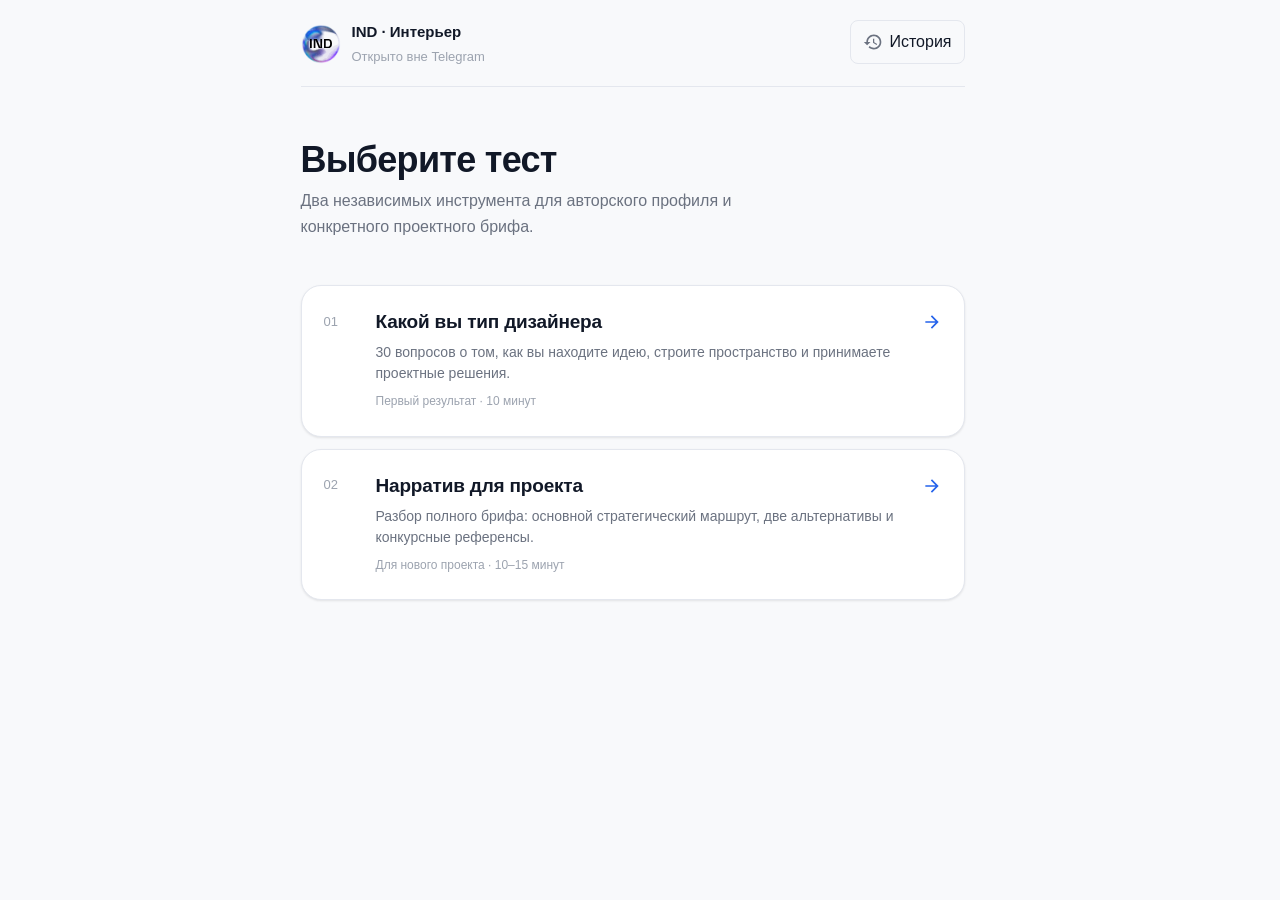
==== index.html @ 3307bfac "Put the studio wordmark on the orb The animated sphere carried no mark of whose product this is. IND" ====
<!doctype html>
<html lang="ru">
<head>
  <meta charset="utf-8">
  <meta name="viewport" content="width=device-width, initial-scale=1, viewport-fit=cover">
  <meta name="theme-color" content="#f7f7f5">
  <meta http-equiv="Cache-Control" content="no-cache, no-store, must-revalidate">
  <meta http-equiv="Pragma" content="no-cache">
  <meta http-equiv="Expires" content="0">
  <title>Нарративы интерьера</title>
  <link rel="stylesheet" href="./assets/styles.css?v=17">
  <script src="https://telegram.org/js/telegram-web-app.js"></script>
  <script src="./config.js"></script>
</head>
<body>
  <!-- Иконки: google/material-design-icons, 24dp, Apache 2.0. Спрайт инлайном —
       внешние шрифты иконок в Telegram WebView грузятся ненадёжно. -->
  <svg class="icon-sprite" aria-hidden="true" focusable="false" xmlns="http://www.w3.org/2000/svg">
    <symbol id="ic-close" viewBox="0 0 24 24"><path d="M19 6.41L17.59 5 12 10.59 6.41 5 5 6.41 10.59 12 5 17.59 6.41 19 12 13.41 17.59 19 19 17.59 13.41 12z"/></symbol>
    <symbol id="ic-arrow-forward" viewBox="0 0 24 24"><path d="M12 4l-1.41 1.41L16.17 11H4v2h12.17l-5.58 5.59L12 20l8-8z"/></symbol>
    <symbol id="ic-arrow-back" viewBox="0 0 24 24"><path d="M20 11H7.83l5.59-5.59L12 4l-8 8 8 8 1.41-1.41L7.83 13H20v-2z"/></symbol>
    <symbol id="ic-history" viewBox="0 0 24 24"><path d="M13 3c-4.97 0-9 4.03-9 9H1l3.89 3.89.07.14L9 12H6c0-3.87 3.13-7 7-7s7 3.13 7 7-3.13 7-7 7c-1.93 0-3.68-.79-4.94-2.06l-1.42 1.42C8.27 19.99 10.51 21 13 21c4.97 0 9-4.03 9-9s-4.03-9-9-9zm-1 5v5l4.28 2.54.72-1.21-3.5-2.08V8H12z"/></symbol>
    <symbol id="ic-expand-more" viewBox="0 0 24 24"><path d="M16.59 8.59L12 13.17 7.41 8.59 6 10l6 6 6-6z"/></symbol>
    <!-- Вордмарк студии. Один путь, fill наследуется от currentColor,
         чтобы цвет задавался стилями, а не был вшит в графику. -->
    <symbol id="ind-wordmark" viewBox="0 0 164 68"><path d="M104.501 0V68H130.856C137.032 68 142.384 67.5802 146.09 66.321C158.442 62.1235 164 51.8395 164 33.1605C164 15.7407 158.442 5.66667 146.296 1.67901C142.384 0.419753 136.826 0 130.856 0H104.501ZM150.207 33.3704C150.207 47.0123 146.708 53.5185 140.532 56.037C137.444 57.2963 133.738 57.5062 129.827 57.5062H117.265V10.4938H129.827C133.738 10.4938 137.444 10.7037 140.532 11.963C146.708 14.4815 150.207 20.5679 150.207 33.3704ZM65.6015 68L40.3491 5.03704V68H27.7914V0H52.0832L77.3357 62.7531V0H89.8933V68H65.6015ZM13.1752 68H0V0H13.1752V68Z"/></symbol>
  </svg>

  <main class="shell">
    <header class="topbar">
      <div class="brand">
        <!-- Анимированное лого: WebP с альфой (чёрный фон ролика выбит по
             яркости, кроп ровно по сфере). Обычный <img> — не video: не зависит
             от политик автоплея в Telegram WebView. -->
        <button class="brand-home" id="brand-home" type="button" aria-label="На главный экран" title="На главный экран">
          <img class="brand-logo" src="./assets/logo-orb.webp?v=5" width="40" height="40" alt="" aria-hidden="true">
          <svg class="brand-wordmark" viewBox="0 0 164 68" aria-hidden="true"><use href="#ind-wordmark"></use></svg>
        </button>
        <div>
          <p class="product-name">IND · Интерьер</p>
          <p class="user-line" id="user-line">Загрузка профиля…</p>
        </div>
      </div>
      <button class="history-button" id="history-button" type="button" data-mode="history">
        <svg class="ic" aria-hidden="true"><use href="#ic-history"></use></svg>
        <span class="history-button-label">История</span>
      </button>
    </header>

    <section class="screen" id="screen-start">
      <div class="intro" aria-labelledby="page-title">
        <h1 id="page-title">Выберите тест</h1>
        <p>Два независимых инструмента для авторского профиля и конкретного проектного брифа.</p>
      </div>

      <div class="test-list" aria-label="Доступные тесты">
        <button class="test-card" data-test="designer-profile" type="button">
          <span class="test-number">01</span>
          <span class="test-content">
            <strong class="test-title">Какой вы тип дизайнера</strong>
            <span>30 вопросов о том, как вы находите идею, строите пространство и принимаете проектные решения.</span>
            <span class="test-meta">Первый результат · 10 минут</span>
          </span>
          <span class="arrow"><svg class="ic" aria-hidden="true"><use href="#ic-arrow-forward"></use></svg></span>
        </button>

        <button class="test-card" data-test="project-narrative" type="button">
          <span class="test-number">02</span>
          <span class="test-content">
            <strong class="test-title">Нарратив для проекта</strong>
            <span>Разбор полного брифа: основной стратегический маршрут, две альтернативы и конкурсные референсы.</span>
            <span class="test-meta">Для нового проекта · 10–15 минут</span>
          </span>
          <span class="arrow"><svg class="ic" aria-hidden="true"><use href="#ic-arrow-forward"></use></svg></span>
        </button>
      </div>

      <p class="status" id="status" role="status" aria-live="polite"></p>
    </section>

    <section class="screen" id="screen-project" hidden>
      <div class="panel-header">
        <h2>Новый проект</h2>
        <p>Заполните информацию о проекте — её можно будет скорректировать позже.</p>
      </div>
      <form id="project-form" class="form" novalidate>
        <label class="field">
          <span>Код или условное название проекта</span>
          <input type="text" id="project-code" name="code_name" maxlength="120" required placeholder="Например: Проект А1">
        </label>
        <label class="field">
          <span>Тип объекта</span>
          <select id="project-object-type" name="object_type">
            <option value="office">Офис</option>
            <option value="restaurant">Ресторан / кафе</option>
            <option value="hotel">Отель</option>
            <option value="residential-common">МОП жилого комплекса</option>
            <option value="airport">Аэропорт</option>
            <option value="museum">Музей</option>
            <option value="other">Другое</option>
          </select>
        </label>
        <label class="field">
          <span>Площадь, м² (не обязательно)</span>
          <input type="number" id="project-area" name="area_m2" min="0" max="1000000" step="1" placeholder="850">
        </label>
        <div class="form-actions">
          <button type="button" class="btn-ghost" id="project-cancel">Назад</button>
          <button type="submit" class="btn-primary">Начать тест</button>
        </div>
      </form>
      <p class="status" id="project-status" role="status" aria-live="polite"></p>
    </section>

    <section class="screen" id="screen-question" hidden>
      <div class="progress-row">
        <span id="q-counter">Вопрос 1 из 30</span>
        <span id="q-percent">0%</span>
      </div>
      <div class="progress-track"><div class="progress-fill" id="progress-fill"></div></div>

      <h2 class="q-text" id="q-text"></h2>
      <p class="q-hint" id="q-hint" hidden>Можно выбрать несколько вариантов</p>

      <div class="options" id="options-list"></div>

      <div class="quiz-actions">
        <!-- На первом вопросе превращается в «Закрыть тест» (см. renderQuestion). -->
        <button type="button" class="btn-ghost btn-with-icon" id="btn-back" data-mode="back">
          <svg class="ic" aria-hidden="true"><use href="#ic-arrow-back"></use></svg>
          <span id="btn-back-label">Назад</span>
        </button>
        <!-- «Не знаю» вынесен из списка вариантов сюда: в списке он занимал
             место наравне с содержательными ответами и оттягивал внимание. -->
        <button type="button" class="btn-ghost btn-with-icon btn-dunno" id="btn-dunno" hidden>
          <span>Ещё не знаю</span>
          <svg class="ic" aria-hidden="true"><use href="#ic-arrow-forward"></use></svg>
        </button>
        <button type="button" class="btn-primary" id="btn-next" hidden>Далее</button>
      </div>
      <!-- Сообщение о несохранённом ответе — под кнопками. В самом ряду оно
           раздвигало кнопки и переносило их подписи. -->
      <p class="save-note" id="save-indicator" role="status" aria-live="polite"></p>
    </section>

    <section class="screen" id="screen-results" hidden>
      <p class="result-kicker" id="result-kicker">Основной нарратив</p>

      <div class="result-card" id="result-card">
        <h2 id="result-name"></h2>
        <p class="result-subtitle" id="result-subtitle"></p>
        <div class="result-image" id="result-image-wrap" hidden><img id="result-image" src="" alt=""></div>
        <p class="fit-label" id="fit-label">Совпадение с архетипом</p>
        <div class="fit-row">
          <div class="fit-bar-track"><div class="fit-bar-fill" id="fit-bar"></div></div>
          <span id="fit-percent"></span>
        </div>
        <p class="confidence-line" id="confidence-line"></p>
        <p class="result-text" id="result-text"></p>
        <div class="result-detail" id="result-detail"></div>
      </div>

      <div class="wheel-section" id="wheel-section" hidden>
        <h3 id="wheel-title">Профиль дизайнерского мышления</h3>
        <svg id="wheel-svg" viewBox="0 0 440 440" xmlns="http://www.w3.org/2000/svg"></svg>
      </div>

      <div class="summary-section" id="summary-section" hidden></div>

      <div class="ranked-section">
        <h3 id="ranked-title">Все архетипы</h3>
        <div id="ranked-list"></div>
      </div>

      <div class="result-actions">
        <button type="button" class="btn-ghost" id="btn-restart">На главный экран</button>
      </div>
    </section>

    <section class="screen" id="screen-history" hidden>
      <div class="panel-header">
        <h2>История прохождений</h2>
      </div>
      <div class="history-list" id="history-list"></div>
    </section>
  </main>

  <script type="module" src="./assets/app.js?v=17"></script>
</body>
</html>
---- assets/styles.css ----
*, *::before, *::after { box-sizing: border-box; margin: 0; padding: 0; }

:root {
  color-scheme: light;
  --bg: #F8F9FB;
  --surface: #FFFFFF;
  --border: #E4E7EE;
  --text-primary: #111827;
  --text-secondary: #6B7280;
  --text-muted: #9CA3AF;
  --accent: #2563EB;
  --accent-light: #EFF6FF;
  --accent-hover: #1D4ED8;
  --radius-sm: 8px;
  --radius-md: 14px;
  --radius-lg: 20px;
  --shadow-sm: 0 1px 3px rgba(0,0,0,.06), 0 1px 2px rgba(0,0,0,.04);
  --shadow-md: 0 4px 16px rgba(0,0,0,.08), 0 2px 6px rgba(0,0,0,.04);
  font-family: 'Inter', -apple-system, BlinkMacSystemFont, 'Segoe UI', sans-serif;
}

/* scrollbar-gutter: место под полосу прокрутки резервируется всегда. Без этого
   длинный экран результата получает полосу, короткий (история, старт) — нет, и
   весь интерфейс вместе с кнопкой «закрыть» прыгает на ширину полосы. */
html { background: var(--bg); scroll-behavior: smooth; scrollbar-gutter: stable; }

body {
  margin: 0;
  min-width: 320px;
  min-height: 100vh;
  background: var(--bg);
  color: var(--text-primary);
  line-height: 1.6;
  -webkit-font-smoothing: antialiased;
}

button { font: inherit; }

/* Атрибут hidden обязан выигрывать у любого авторского display. Без этого
   `display: inline-flex` у .btn-with-icon перебивал его, и кнопка пропуска
   висела на экране даже там, где такого варианта ответа нет вообще. */
[hidden] { display: none !important; }

/* ── Иконки (google/material-design-icons) ── */

.icon-sprite { display: none; }

.ic {
  width: 20px;
  height: 20px;
  flex: none;
  fill: currentColor;
  display: block;
}

.shell {
  width: min(100%, 720px);
  margin: 0 auto;
  padding: max(20px, env(safe-area-inset-top)) 24px max(28px, env(safe-area-inset-bottom));
}

/* ── Topbar ── */

.topbar {
  display: flex;
  align-items: flex-start;
  justify-content: space-between;
  gap: 16px;
  padding-bottom: 18px;
  border-bottom: 1px solid var(--border);
}

.product-name,
.user-line,
.intro p,
.status { margin: 0; }

.brand { display: flex; align-items: center; gap: 11px; min-width: 0; }

/* Никакого оформления у кнопки: ни фона, ни рамки, ни обводки фокуса, ни
   тап-хайлайта webview — только сам шар. Реакция на наведение и фокус —
   размером, не прямоугольниками. */
.brand-home {
  appearance: none;
  padding: 0;
  border: 0;
  background: none;
  cursor: pointer;
  flex: none;
  /* Шар и вордмарк — один знак: буквы лежат поверх шара, обе клетки грида
     занимают одну и ту же ячейку, поэтому знак не занимает лишней высоты и
     увеличивается при наведении целиком. */
  display: grid;
  place-items: center;
  line-height: 0;
  -webkit-tap-highlight-color: transparent;
  transition: transform .18s ease;
}

.brand-logo,
.brand-wordmark { grid-area: 1 / 1; }

/* Буквы поверх шара, по его центру. Ширина — чуть больше половины шара:
   так знак читается и не залезает на светлый край, где контраст падает. */
.brand-wordmark {
  width: 22px;
  height: auto;
  display: block;
  fill: #000;
  position: relative;
  z-index: 1;
  /* Шар живой и проходит через тёмно-фиолетовую фазу, где чёрные буквы
     пропадают. Ореол в полпикселя не виден на светлых кадрах и держит контур
     на тёмных — дешевле, чем менять цвет знака. */
  filter: drop-shadow(0 0 1.5px rgba(255, 255, 255, .8));
}
.brand-home:hover,
.brand-home:focus-visible { transform: scale(1.08); }
.brand-home:focus,
.brand-home:focus-visible { outline: none; }
.brand-home:active { transform: scale(1); }

.brand-logo {
  width: 40px;
  height: 40px;
  flex: none;
  display: block;
  /* Медленное вращение прячет стык петли: ролик не зациклен, играется
     пинг-понгом, и на развороте движение внутри сферы заметно без него. */
  animation: orb-spin 42s linear infinite;
  /* Ролик снят на чёрном: остатки тёмной каймы по краю гасим лёгкой растушёвкой. */
  -webkit-mask-image: radial-gradient(circle at 50% 50%, #000 68%, transparent 99%);
  mask-image: radial-gradient(circle at 50% 50%, #000 68%, transparent 99%);
}

/* Вращение не выключается при prefers-reduced-motion: сама анимированная WebP
   всё равно играет (браузеры её не останавливают), а без вращения возвращается
   тот самый видимый стык петли. Один оборот за 42 секунды — движение на грани
   заметности, вестибулярного риска тут нет. */
@keyframes orb-spin { to { transform: rotate(360deg); } }

.product-name { font-size: 15px; font-weight: 650; }
.user-line { margin-top: 3px; color: var(--text-muted); font-size: 13px; }

.history-button {
  display: inline-flex;
  align-items: center;
  gap: 6px;
  padding: 8px 12px;
  border: 1.5px solid var(--border);
  border-radius: var(--radius-sm);
  background: transparent;
  color: var(--text-primary);
  cursor: pointer;
  transition: border-color .15s, background-color .15s;
}
.history-button:hover { border-color: var(--accent); background: var(--accent-light); }
.history-button .ic { color: var(--text-secondary); }
.history-button:hover .ic { color: var(--accent); }

/* Режим «закрыть» — на истории и на открытом результате кнопка становится
   крестиком: выход очевиден, и не выглядит как вход в тот же раздел. */
.history-button[data-mode="close"] {
  padding: 8px;
  border-radius: 50%;
}
.history-button[data-mode="close"] .history-button-label { display: none; }

.history-button:focus-visible,
.test-card:focus-visible { outline: 3px solid color-mix(in srgb, var(--accent) 36%, transparent); outline-offset: 2px; }

/* ── Intro / test list ── */

.intro { padding: 30px 0 22px; }

.intro h1 {
  margin: 0 0 8px;
  font-size: clamp(26px, 7vw, 36px);
  line-height: 1.15;
  letter-spacing: -0.02em;
  font-weight: 700;
}

.intro p { max-width: 520px; color: var(--text-secondary); font-size: 16px; line-height: 1.6; }

.test-list { display: grid; gap: 12px; margin-top: 24px; }

.test-card {
  width: 100%;
  display: grid;
  grid-template-columns: 34px 1fr 24px;
  gap: 12px;
  align-items: start;
  padding: 20px 18px;
  border: 1px solid var(--border);
  border-radius: var(--radius-lg);
  background: var(--surface);
  color: var(--text-primary);
  text-align: left;
  cursor: pointer;
  box-shadow: var(--shadow-sm);
  transition: border-color 150ms ease, box-shadow 150ms ease;
}

.test-card:hover { border-color: var(--accent); box-shadow: var(--shadow-md); }
.test-card:active { transform: scale(.995); }

/* Номер, заголовок и стрелка держатся на одной линии: у боковых колонок высота
   строки ровно как у первой строки заголовка (--title-line), содержимое по её
   центру. Раньше стрелка центрировалась по всей карточке и уезжала вниз. */
.test-card { --title-line: 24px; }

.test-number {
  display: flex;
  align-items: center;
  height: var(--title-line);
  color: var(--text-muted);
  font-size: 13px;
  font-variant-numeric: tabular-nums;
}
.test-content { display: grid; gap: 8px; }
.test-title { font-size: 19px; line-height: var(--title-line); font-weight: 650; letter-spacing: -0.01em; }
.test-content > span:not(.test-meta) { color: var(--text-secondary); font-size: 14px; line-height: 1.5; }
.test-meta { color: var(--text-muted); font-size: 12px; }
.arrow {
  display: flex;
  align-items: center;
  justify-content: flex-end;
  height: var(--title-line);
  color: var(--accent);
}

.status { min-height: 22px; padding-top: 16px; color: var(--text-muted); font-size: 13px; }

/* Текст ошибки — читаемый абзац, а не сноска: человеку по нему решать,
   ждать или писать людям. Кнопка повтора идёт отдельной строкой. */
.error-text { display: block; color: var(--text-secondary); font-size: 14px; line-height: 1.55; }
.btn-retry { margin-top: 12px; padding: 11px 18px; font-size: 14px; }

/* ── Общие элементы (форма, кнопки) ── */

.screen { padding-top: 22px; }

.panel-header { padding-bottom: 18px; }
.panel-header h2 { margin: 0 0 6px; font-size: 24px; font-weight: 700; letter-spacing: -0.02em; }
.panel-header p { margin: 0; color: var(--text-secondary); font-size: 14px; line-height: 1.5; }

.form { display: grid; gap: 18px; padding-top: 4px; }
.field { display: grid; gap: 8px; font-size: 14px; color: var(--text-secondary); font-weight: 500; }
.field input,
.field select {
  font: inherit;
  font-size: 15px;
  padding: 12px 16px;
  border: 1.5px solid var(--border);
  border-radius: var(--radius-sm);
  background: var(--bg);
  color: var(--text-primary);
  outline: none;
  transition: border-color .15s;
}
.field input:focus,
.field select:focus { border-color: var(--accent); }

.form-actions,
.quiz-actions,
.result-actions {
  display: flex;
  align-items: center;
  justify-content: space-between;
  gap: 12px;
  padding-top: 8px;
}

.quiz-actions { padding-top: 20px; gap: 10px; }
.quiz-actions .btn-ghost,
.quiz-actions .btn-primary { white-space: nowrap; }

/* Самый тесный случай — первый вопрос одиночного типа: «Закрыть тест» и
   «Ещё не знаю» вместе шире 360-пиксельного экрана. Подписи там сокращать
   нельзя, поэтому ужимаем поля самих кнопок. */
@media (max-width: 380px) {
  .quiz-actions .btn-ghost { padding-left: 12px; padding-right: 12px; font-size: 14px; }
  .quiz-actions #btn-back { padding-left: 10px; }
  .quiz-actions #btn-dunno { padding-right: 10px; }
  .quiz-actions .btn-with-icon { gap: 6px; }
}

.btn-primary,
.btn-ghost {
  font: inherit;
  font-size: 15px;
  font-weight: 600;
  padding: 14px 22px;
  border-radius: var(--radius-sm);
  cursor: pointer;
  border: none;
  transition: background .15s, border-color .15s, color .15s, transform .1s;
}
.btn-primary { background: var(--accent); color: #fff; }
.btn-primary:hover { background: var(--accent-hover); }
.btn-primary:active { transform: scale(.98); }
.btn-primary:disabled { opacity: 0.5; cursor: default; transform: none; }

.btn-with-icon { display: inline-flex; align-items: center; gap: 8px; }
.btn-with-icon .ic { width: 18px; height: 18px; }

.btn-ghost { background: transparent; border: 1.5px solid var(--border); color: var(--accent); }
.btn-ghost:hover { border-color: var(--accent); background: var(--accent-light); color: var(--text-primary); }

/* ── Экран вопроса ── */

.progress-row {
  display: flex;
  justify-content: space-between;
  font-size: 13px;
  font-weight: 500;
  color: var(--text-muted);
  font-variant-numeric: tabular-nums;
}
.progress-row #q-counter { color: var(--text-secondary); }

.progress-track {
  margin: 10px 0 24px;
  height: 4px;
  border-radius: 2px;
  background: var(--border);
  overflow: hidden;
}
.progress-fill { height: 100%; background: var(--accent); border-radius: inherit; transition: width 350ms ease; }

.question-card {
  background: var(--surface);
  border: 1px solid var(--border);
  border-radius: var(--radius-lg);
  padding: 32px 28px 28px;
  margin: 22px 0;
  box-shadow: var(--shadow-sm);
}

.q-text {
  margin: 0 0 18px;
  font-size: clamp(18px, 4.5vw, 20px);
  line-height: 1.45;
  font-weight: 650;
  letter-spacing: -0.005em;
  color: var(--text-primary);
}

.q-hint { margin: -8px 0 18px; font-size: 13px; color: var(--text-muted); }

.options { display: grid; gap: 12px; }

.option-btn {
  display: flex;
  align-items: center;
  gap: 14px;
  width: 100%;
  text-align: left;
  font: inherit;
  padding: 18px 20px;
  border: 1.5px solid var(--border);
  border-radius: var(--radius-md);
  background: var(--bg);
  color: var(--text-primary);
  line-height: 1.5;
  cursor: pointer;
  transition: border-color 150ms ease, background-color 150ms ease, transform .1s;
}
.option-btn:hover:not(:disabled) { border-color: var(--accent); background: var(--accent-light); }
.option-btn:active:not(:disabled) { transform: scale(.99); }
.option-btn:disabled { cursor: default; }
.option-btn.chosen { border-color: var(--accent); background: var(--accent-light); }
.option-btn.dunno { color: var(--text-muted); font-style: italic; border-style: dashed; }

.save-note { margin-top: 12px; min-height: 18px; font-size: 13px; line-height: 1.45;
  color: var(--text-secondary); text-align: center; }

/* «Ещё не знаю» — приглушённая кнопка того же роста, что «Назад»: это выход
   из вопроса, а не ответ, и притягивать взгляд ей незачем. */
.btn-dunno { color: var(--text-secondary); }
.btn-dunno:hover { border-color: var(--text-muted); background: transparent; color: var(--text-primary); }
.btn-dunno .ic { color: var(--text-muted); }

/* Иконка съедает воздух со своей стороны — паддинги подрезаны, чтобы пара
   «стрелка + текст» стояла оптически по центру кнопки. */
#btn-back { padding-left: 15px; padding-right: 20px; }
#btn-dunno { padding-left: 20px; padding-right: 15px; }

/* ── Результат: карточка ведущего нарратива ── */

.result-kicker { color: var(--arch-color, var(--accent)); font-size: 11px; font-weight: 650; letter-spacing: .1em; text-transform: uppercase; margin: 0 0 12px; text-align: center; }

.result-card {
  padding: 32px 28px;
  border: 1px solid var(--border);
  border-radius: var(--radius-lg);
  background: var(--surface);
  box-shadow: var(--shadow-md);
  position: relative;
  overflow: hidden;
}
.result-card::before {
  content: '';
  position: absolute;
  top: 0; left: 0; right: 0;
  height: 4px;
  background: var(--arch-color, var(--accent));
}
.result-card h2 { margin: 0 0 4px; font-size: clamp(20px, 4vw, 26px); font-weight: 700; letter-spacing: -0.01em; }
.result-subtitle { margin: 0 0 18px; color: var(--text-muted); font-size: 14px; }

.result-image {
  width: 100%;
  aspect-ratio: 16 / 9;
  margin: 4px 0 20px;
  border-radius: var(--radius-sm);
  overflow: hidden;
  background: var(--bg);
  border: 1px solid var(--border);
}
.result-image img { width: 100%; height: 100%; display: block; object-fit: cover; object-position: center; }

.fit-row { display: flex; align-items: center; gap: 10px; }
.fit-bar-track { flex: 1; height: 6px; border-radius: 3px; background: var(--border); overflow: hidden; }
.fit-bar-fill { height: 100%; border-radius: inherit; background: var(--arch-color, var(--accent)); transition: width .5s ease; }
.fit-row span { font-size: 13px; font-weight: 600; font-variant-numeric: tabular-nums; color: var(--text-secondary); min-width: 38px; text-align: right; }

.fit-label { margin: 18px 0 7px; font-size: 12px; color: var(--text-muted); }
.confidence-line { margin: 10px 0 0; font-size: 12px; line-height: 1.5; color: var(--text-muted); }

.result-text { margin: 20px 0; font-size: 15px; line-height: 1.7; color: var(--text-secondary); }

.result-detail { display: grid; gap: 16px; margin-bottom: 20px; padding-top: 16px; border-top: 1px solid var(--border); }
.result-detail h3 { margin: 0 0 6px; font-size: 13px; letter-spacing: .04em; text-transform: uppercase; color: var(--text-muted); font-weight: 650; }
.result-detail p { margin: 0; font-size: 14px; line-height: 1.65; color: var(--text-secondary); }
.strength-tag {
  display: inline-block;
  margin: 0 6px 6px 0;
  padding: 5px 12px;
  border-radius: 999px;
  background: var(--bg);
  border: 1px solid var(--border);
  font-size: 13px;
  color: var(--text-secondary);
}
.blindspot-block {
  padding: 14px 16px;
  background: #FEF2F2;
  border: 1px solid #FCA5A5;
  border-radius: var(--radius-sm);
  font-size: 13px;
  color: #9F1239;
  line-height: 1.55;
}
.blindspot-block strong { color: #BE123C; }

/* ── Колесо профиля ── */

.wheel-section {
  background: var(--surface);
  border: 1px solid var(--border);
  border-radius: var(--radius-lg);
  padding: 28px;
  margin: 20px 0;
  box-shadow: var(--shadow-sm);
  text-align: center;
}
.wheel-section h3 { font-size: 16px; font-weight: 650; margin-bottom: 20px; color: var(--text-primary); }
#wheel-svg { max-width: 100%; height: auto; }

/* ── Саммари: топ-чипы + совет по нижним ── */

.summary-section {
  background: var(--surface);
  border: 1px solid var(--border);
  border-radius: var(--radius-lg);
  padding: 26px 28px;
  margin: 20px 0;
  box-shadow: var(--shadow-sm);
}
.summary-section h3 { font-size: 15px; font-weight: 650; margin-bottom: 14px; }
.summary-palette { display: flex; gap: 8px; flex-wrap: wrap; margin-bottom: 14px; }
.palette-chip {
  display: flex; align-items: center; gap: 6px;
  padding: 5px 12px; border-radius: 999px;
  font-size: 13px; font-weight: 500;
  background: var(--bg); border: 1.5px solid var(--border);
}
.palette-chip .dot { width: 8px; height: 8px; border-radius: 50%; flex-shrink: 0; }
.summary-text { font-size: 14px; line-height: 1.7; color: var(--text-secondary); }
.summary-text p { margin-bottom: 10px; }
.summary-text p:last-child { margin-bottom: 0; }
.summary-advice {
  margin-top: 14px; padding: 14px 16px;
  background: #F0FDF4; border: 1px solid #BBF7D0;
  border-radius: var(--radius-sm);
  font-size: 13px; color: #166534; line-height: 1.6;
}
.summary-advice p { margin: 0 0 8px; }
.summary-advice p:last-child { margin: 0; }

/* ── Полный ранжированный список ── */

.ranked-section { margin: 20px 0; }
.ranked-section h3 { font-size: 16px; font-weight: 650; margin-bottom: 14px; }

.archetype-card {
  background: var(--surface);
  border: 1px solid var(--border);
  border-radius: var(--radius-md);
  padding: 18px;
  margin-bottom: 10px;
  box-shadow: var(--shadow-sm);
  cursor: pointer;
  transition: border-color .15s;
}
.archetype-card:hover { border-color: var(--card-color, var(--border)); }
.archetype-card.expanded .card-body { display: block; }

.card-header { display: flex; align-items: center; gap: 14px; }
.card-rank { font-size: 11px; font-weight: 700; color: var(--text-muted); width: 20px; flex-shrink: 0; text-align: center; }
.card-color-dot { width: 10px; height: 10px; border-radius: 50%; flex-shrink: 0; }
.card-name { flex: 1; min-width: 0; }
.card-name strong { font-size: 15px; font-weight: 650; display: block; }
.card-name span { font-size: 12px; color: var(--text-muted); }
.card-score-area { display: flex; align-items: center; gap: 10px; flex-shrink: 0; }
.score-bar-wrap { width: 72px; height: 6px; background: var(--border); border-radius: 3px; overflow: hidden; }
.score-bar-fill { height: 100%; border-radius: 3px; }
.score-num { font-size: 13px; font-weight: 650; color: var(--text-secondary); min-width: 32px; text-align: right; }
.card-chevron {
  color: var(--text-muted);
  flex-shrink: 0;
  width: 26px;
  height: 26px;
  border-radius: 50%;
  background: var(--bg);
  display: flex;
  align-items: center;
  justify-content: center;
  transition: transform .2s, background .15s, color .15s;
}
.archetype-card:hover .card-chevron { background: var(--border); color: var(--text-secondary); }
.archetype-card.expanded .card-chevron { transform: rotate(180deg); }

.card-body { display: none; margin-top: 14px; padding-top: 14px; border-top: 1px solid var(--border); }
.card-body p { font-size: 14px; line-height: 1.65; color: var(--text-secondary); margin-bottom: 10px; }
.card-body p:last-child { margin-bottom: 0; }
.mini-strengths { display: flex; flex-wrap: wrap; gap: 6px; margin-top: 8px; }
.mini-tag { padding: 3px 10px; background: var(--bg); border: 1px solid var(--border); border-radius: 999px; font-size: 12px; color: var(--text-secondary); }

/* ── История ── */

.history-list { display: grid; gap: 10px; padding-top: 4px; }
.history-item {
  padding: 16px 18px;
  border: 1px solid var(--border);
  border-radius: var(--radius-md);
  background: var(--surface);
  box-shadow: var(--shadow-sm);
  cursor: pointer;
  transition: border-color .15s;
}
.history-item:hover { border-color: var(--accent); }
.history-item .h-top { display: flex; justify-content: space-between; font-size: 13px; color: var(--text-muted); }
.history-item strong { display: block; margin-top: 4px; font-size: 15px; }

@media (min-width: 620px) {
  .shell { padding-inline: 28px; }
  .test-card { grid-template-columns: 40px 1fr 24px; padding: 24px 22px; }
}

@media (max-width: 540px) {
  .question-card { padding: 24px 20px 20px; }
  .result-card { padding: 24px 20px; }
  .wheel-section { padding: 24px 16px; }
  .summary-section { padding: 22px 20px; }
  .score-bar-wrap { width: 52px; }
}

@media (prefers-reduced-motion: reduce) {
  * { transition: none !important; }
}
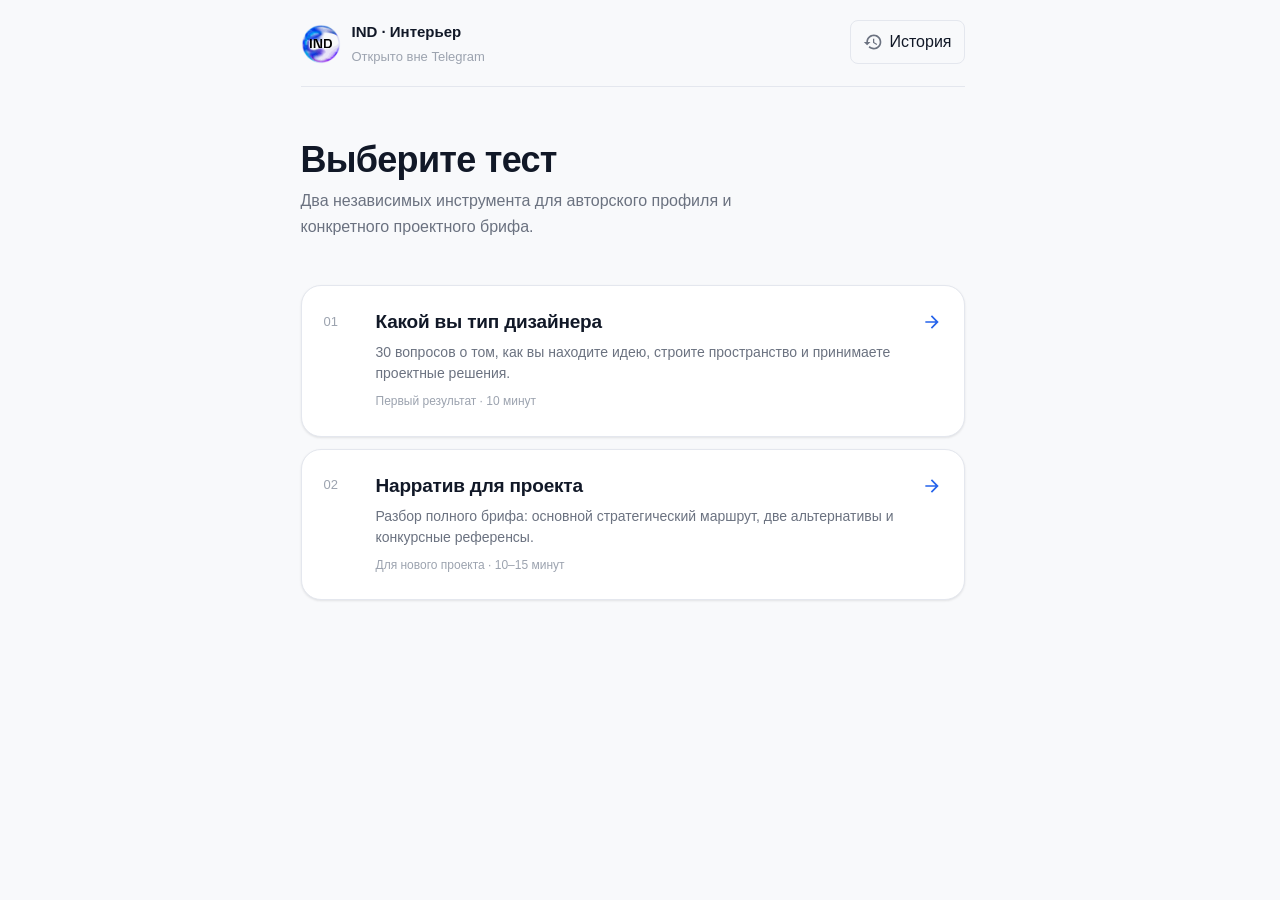
==== commit 4685c2c4: "Wash the grey out of the orb The clip was shot on black and keyed by brightness, so grey haze surviv" ====
--- a/index.html
+++ b/index.html
@@ -8,7 +8,7 @@
   <meta http-equiv="Pragma" content="no-cache">
   <meta http-equiv="Expires" content="0">
   <title>Нарративы интерьера</title>
-  <link rel="stylesheet" href="./assets/styles.css?v=17">
+  <link rel="stylesheet" href="./assets/styles.css?v=18">
   <script src="https://telegram.org/js/telegram-web-app.js"></script>
   <script src="./config.js"></script>
 </head>
@@ -33,7 +33,7 @@
              яркости, кроп ровно по сфере). Обычный <img> — не video: не зависит
              от политик автоплея в Telegram WebView. -->
         <button class="brand-home" id="brand-home" type="button" aria-label="На главный экран" title="На главный экран">
-          <img class="brand-logo" src="./assets/logo-orb.webp?v=5" width="40" height="40" alt="" aria-hidden="true">
+          <img class="brand-logo" src="./assets/logo-orb.webp?v=6" width="40" height="40" alt="" aria-hidden="true">
           <svg class="brand-wordmark" viewBox="0 0 164 68" aria-hidden="true"><use href="#ind-wordmark"></use></svg>
         </button>
         <div>
@@ -185,6 +185,6 @@
     </section>
   </main>
 
-  <script type="module" src="./assets/app.js?v=17"></script>
+  <script type="module" src="./assets/app.js?v=18"></script>
 </body>
 </html>
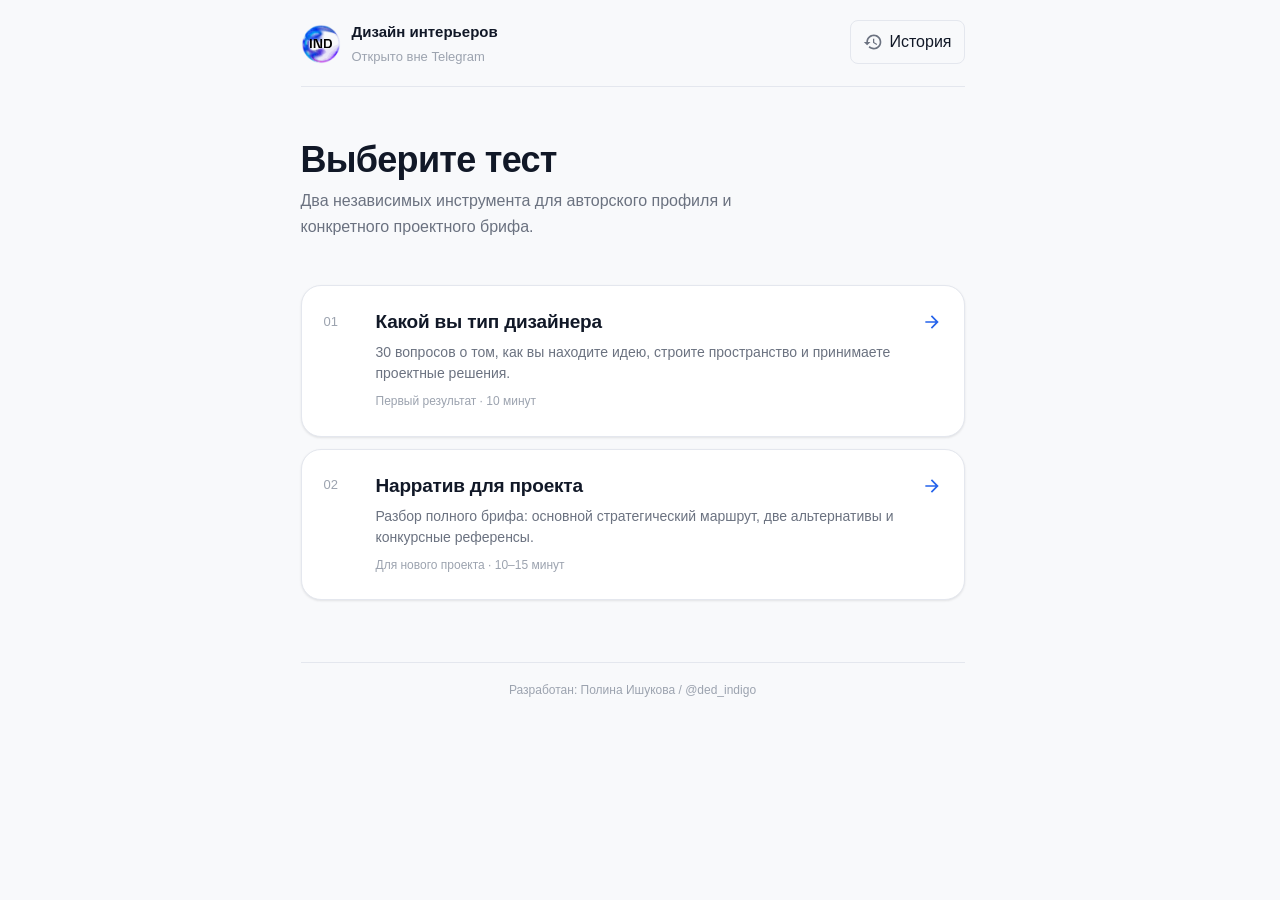
==== commit 2ea56688: "Name the product plainly and sign it "IND · Интерьер" said the studio and the department, not what t" ====
--- a/index.html
+++ b/index.html
@@ -8,7 +8,7 @@
   <meta http-equiv="Pragma" content="no-cache">
   <meta http-equiv="Expires" content="0">
   <title>Нарративы интерьера</title>
-  <link rel="stylesheet" href="./assets/styles.css?v=18">
+  <link rel="stylesheet" href="./assets/styles.css?v=19">
   <script src="https://telegram.org/js/telegram-web-app.js"></script>
   <script src="./config.js"></script>
 </head>
@@ -37,7 +37,7 @@
           <svg class="brand-wordmark" viewBox="0 0 164 68" aria-hidden="true"><use href="#ind-wordmark"></use></svg>
         </button>
         <div>
-          <p class="product-name">IND · Интерьер</p>
+          <p class="product-name">Дизайн интерьеров</p>
           <p class="user-line" id="user-line">Загрузка профиля…</p>
         </div>
       </div>
@@ -183,8 +183,12 @@
       </div>
       <div class="history-list" id="history-list"></div>
     </section>
+
+    <!-- Подпись авторства: в потоке под содержимым, не липнет к низу экрана —
+         иначе на коротких экранах она вклинивалась бы в середину. -->
+    <footer class="credits">Разработан: Полина Ишукова / @ded_indigo</footer>
   </main>
 
-  <script type="module" src="./assets/app.js?v=18"></script>
+  <script type="module" src="./assets/app.js?v=19"></script>
 </body>
 </html>
--- a/assets/styles.css
+++ b/assets/styles.css
@@ -59,6 +59,15 @@
   padding: max(20px, env(safe-area-inset-top)) 24px max(28px, env(safe-area-inset-bottom));
 }
 
+.credits {
+  margin-top: 40px;
+  padding-top: 18px;
+  border-top: 1px solid var(--border);
+  color: var(--text-muted);
+  font-size: 12px;
+  text-align: center;
+}
+
 /* ── Topbar ── */
 
 .topbar {
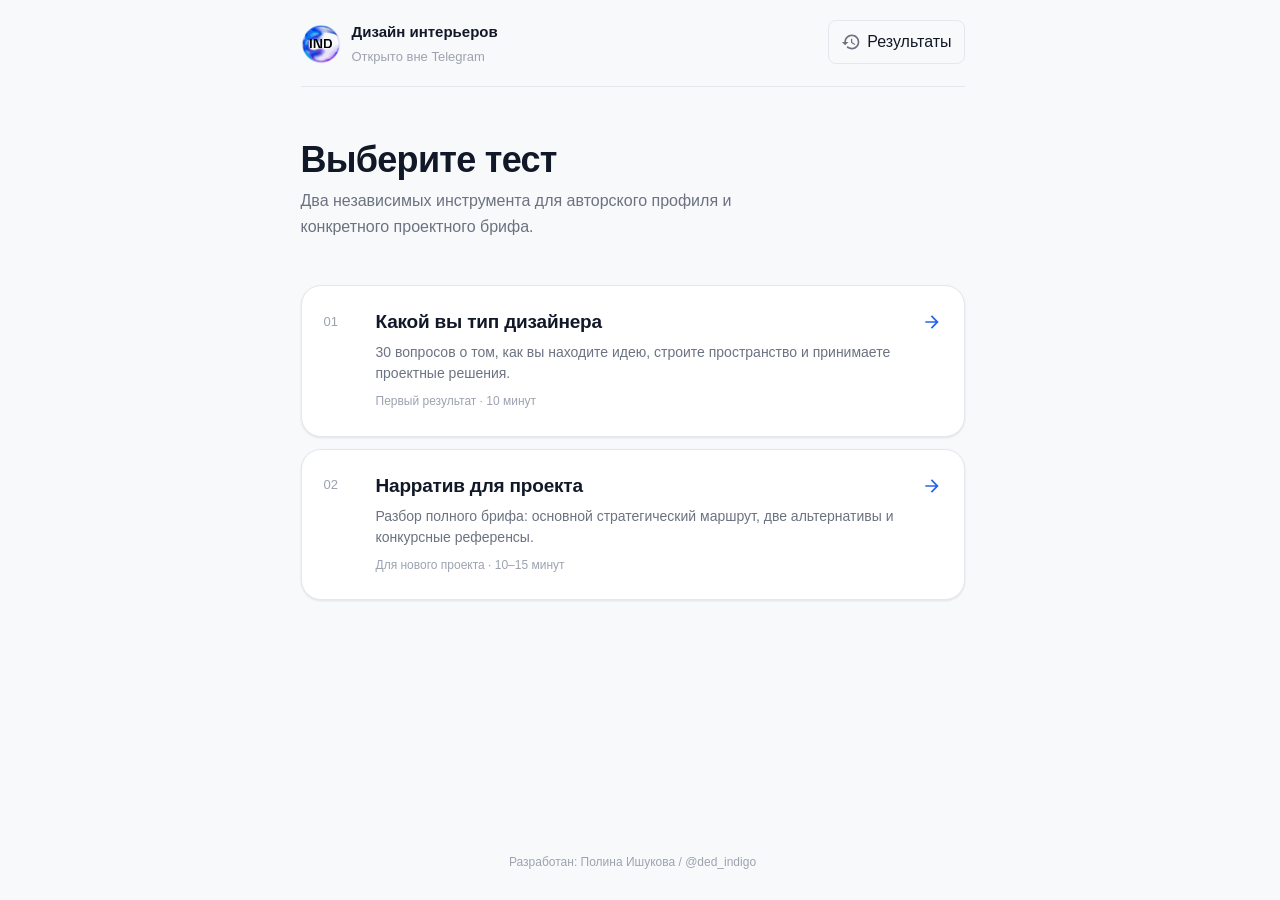
==== commit 31d7547e: "Call it Результаты, and stop the credit line from floating "История" described the mechanism; people" ====
--- a/index.html
+++ b/index.html
@@ -8,7 +8,7 @@
   <meta http-equiv="Pragma" content="no-cache">
   <meta http-equiv="Expires" content="0">
   <title>Нарративы интерьера</title>
-  <link rel="stylesheet" href="./assets/styles.css?v=19">
+  <link rel="stylesheet" href="./assets/styles.css?v=20">
   <script src="https://telegram.org/js/telegram-web-app.js"></script>
   <script src="./config.js"></script>
 </head>
@@ -43,7 +43,7 @@
       </div>
       <button class="history-button" id="history-button" type="button" data-mode="history">
         <svg class="ic" aria-hidden="true"><use href="#ic-history"></use></svg>
-        <span class="history-button-label">История</span>
+        <span class="history-button-label">Результаты</span>
       </button>
     </header>
 
@@ -179,7 +179,7 @@
 
     <section class="screen" id="screen-history" hidden>
       <div class="panel-header">
-        <h2>История прохождений</h2>
+        <h2>Результаты тестов</h2>
       </div>
       <div class="history-list" id="history-list"></div>
     </section>
@@ -189,6 +189,6 @@
     <footer class="credits">Разработан: Полина Ишукова / @ded_indigo</footer>
   </main>
 
-  <script type="module" src="./assets/app.js?v=19"></script>
+  <script type="module" src="./assets/app.js?v=20"></script>
 </body>
 </html>
--- a/assets/styles.css
+++ b/assets/styles.css
@@ -57,12 +57,22 @@
   width: min(100%, 720px);
   margin: 0 auto;
   padding: max(20px, env(safe-area-inset-top)) 24px max(28px, env(safe-area-inset-bottom));
+  /* Колонка во весь экран — ради подписи внизу: без этого она вставала сразу
+     под содержимым и на коротких экранах оказывалась посреди пустоты, а от
+     экрана к экрану прыгала по высоте. dvh, а не vh: в мобильных браузерах
+     панели то появляются, то исчезают, и vh считает по большему размеру. */
+  display: flex;
+  flex-direction: column;
+  min-height: 100vh;
+  min-height: 100dvh;
 }
 
 .credits {
-  margin-top: 40px;
-  padding-top: 18px;
-  border-top: 1px solid var(--border);
+  /* Прижимает подпись к низу: всё свободное место колонки уходит в этот отступ.
+     Линии-разделителя нет намеренно — при длинном экране она вставала бы
+     впритык к последней карточке. */
+  margin-top: auto;
+  padding-top: 32px;
   color: var(--text-muted);
   font-size: 12px;
   text-align: center;
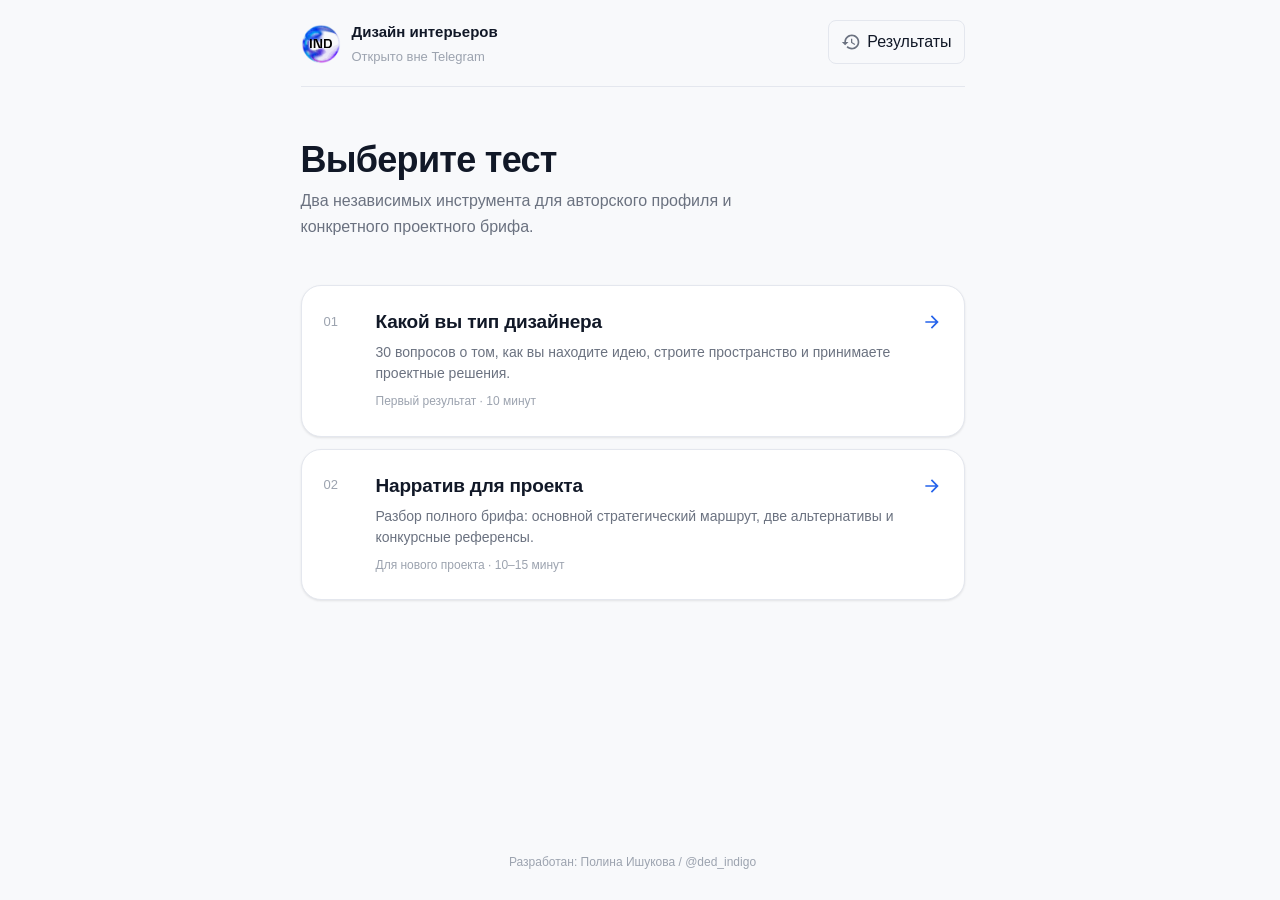
==== commit 58f847b3: "Let an unfinished test be picked up where it was left Starting the second test again meant filling i" ====
--- a/index.html
+++ b/index.html
@@ -8,7 +8,7 @@
   <meta http-equiv="Pragma" content="no-cache">
   <meta http-equiv="Expires" content="0">
   <title>Нарративы интерьера</title>
-  <link rel="stylesheet" href="./assets/styles.css?v=20">
+  <link rel="stylesheet" href="./assets/styles.css?v=22">
   <script src="https://telegram.org/js/telegram-web-app.js"></script>
   <script src="./config.js"></script>
 </head>
@@ -184,11 +184,25 @@
       <div class="history-list" id="history-list"></div>
     </section>
 
+    <!-- Черновик найден: спрашиваем, продолжить или начать заново. Диалог, а не
+         экран: выбор из двух исходов, после которого человек возвращается ровно
+         туда, откуда пришёл. -->
+    <div class="modal" id="resume-modal" hidden>
+      <div class="modal-card" role="dialog" aria-modal="true" aria-labelledby="resume-title">
+        <h2 id="resume-title">Тест не закончен</h2>
+        <p id="resume-text"></p>
+        <div class="modal-actions">
+          <button class="btn-primary" id="resume-continue" type="button">Продолжить</button>
+          <button class="btn-ghost" id="resume-restart" type="button">Начать заново</button>
+        </div>
+      </div>
+    </div>
+
     <!-- Подпись авторства: в потоке под содержимым, не липнет к низу экрана —
          иначе на коротких экранах она вклинивалась бы в середину. -->
     <footer class="credits">Разработан: Полина Ишукова / @ded_indigo</footer>
   </main>
 
-  <script type="module" src="./assets/app.js?v=20"></script>
+  <script type="module" src="./assets/app.js?v=22"></script>
 </body>
 </html>
--- a/assets/styles.css
+++ b/assets/styles.css
@@ -600,3 +600,37 @@
 @media (prefers-reduced-motion: reduce) {
   * { transition: none !important; }
 }
+
+/* ── Диалог возобновления ── */
+
+.modal {
+  position: fixed;
+  inset: 0;
+  z-index: 20;
+  display: flex;
+  align-items: flex-end;
+  justify-content: center;
+  padding: 16px;
+  background: rgba(17, 24, 39, .38);
+}
+.modal[hidden] { display: none; }
+
+.modal-card {
+  width: min(100%, 420px);
+  padding: 22px;
+  border-radius: var(--radius-lg);
+  background: var(--surface);
+  box-shadow: var(--shadow-md);
+  display: grid;
+  gap: 10px;
+}
+.modal-card h2 { font-size: 18px; }
+.modal-card p { color: var(--text-secondary); font-size: 14px; line-height: 1.5; }
+.modal-actions { display: grid; gap: 8px; margin-top: 6px; }
+
+/* Метка на карточке теста: сколько уже пройдено. */
+.test-progress { color: var(--accent); font-size: 12px; font-weight: 600; }
+
+@media (min-width: 480px) {
+  .modal { align-items: center; }
+}
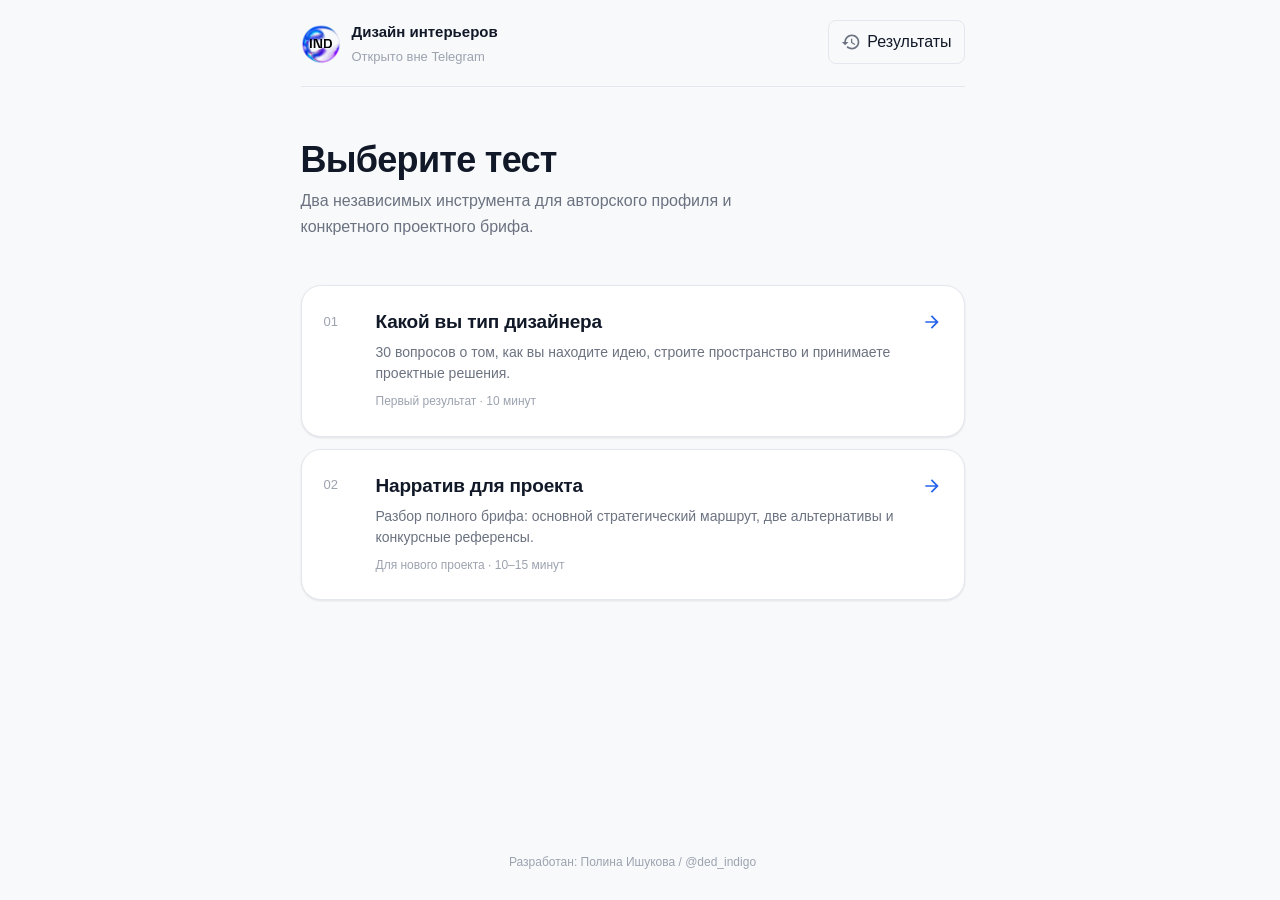
==== commit 6de6032c: "Route the Mini App through a Deno proxy and keep Supabase awake *.vercel.app is blocked by IP for pa" ====
--- a/index.html
+++ b/index.html
@@ -8,9 +8,9 @@
   <meta http-equiv="Pragma" content="no-cache">
   <meta http-equiv="Expires" content="0">
   <title>Нарративы интерьера</title>
-  <link rel="stylesheet" href="./assets/styles.css?v=22">
+  <link rel="stylesheet" href="./assets/styles.css?v=24">
   <script src="https://telegram.org/js/telegram-web-app.js"></script>
-  <script src="./config.js"></script>
+  <script src="./config.js?v=2"></script>
 </head>
 <body>
   <!-- Иконки: google/material-design-icons, 24dp, Apache 2.0. Спрайт инлайном —
@@ -97,6 +97,7 @@
             <option value="residential-common">МОП жилого комплекса</option>
             <option value="airport">Аэропорт</option>
             <option value="museum">Музей</option>
+            <option value="sports">Спортивный комплекс</option>
             <option value="other">Другое</option>
           </select>
         </label>
@@ -203,6 +204,6 @@
     <footer class="credits">Разработан: Полина Ишукова / @ded_indigo</footer>
   </main>
 
-  <script type="module" src="./assets/app.js?v=22"></script>
+  <script type="module" src="./assets/app.js?v=24"></script>
 </body>
 </html>
